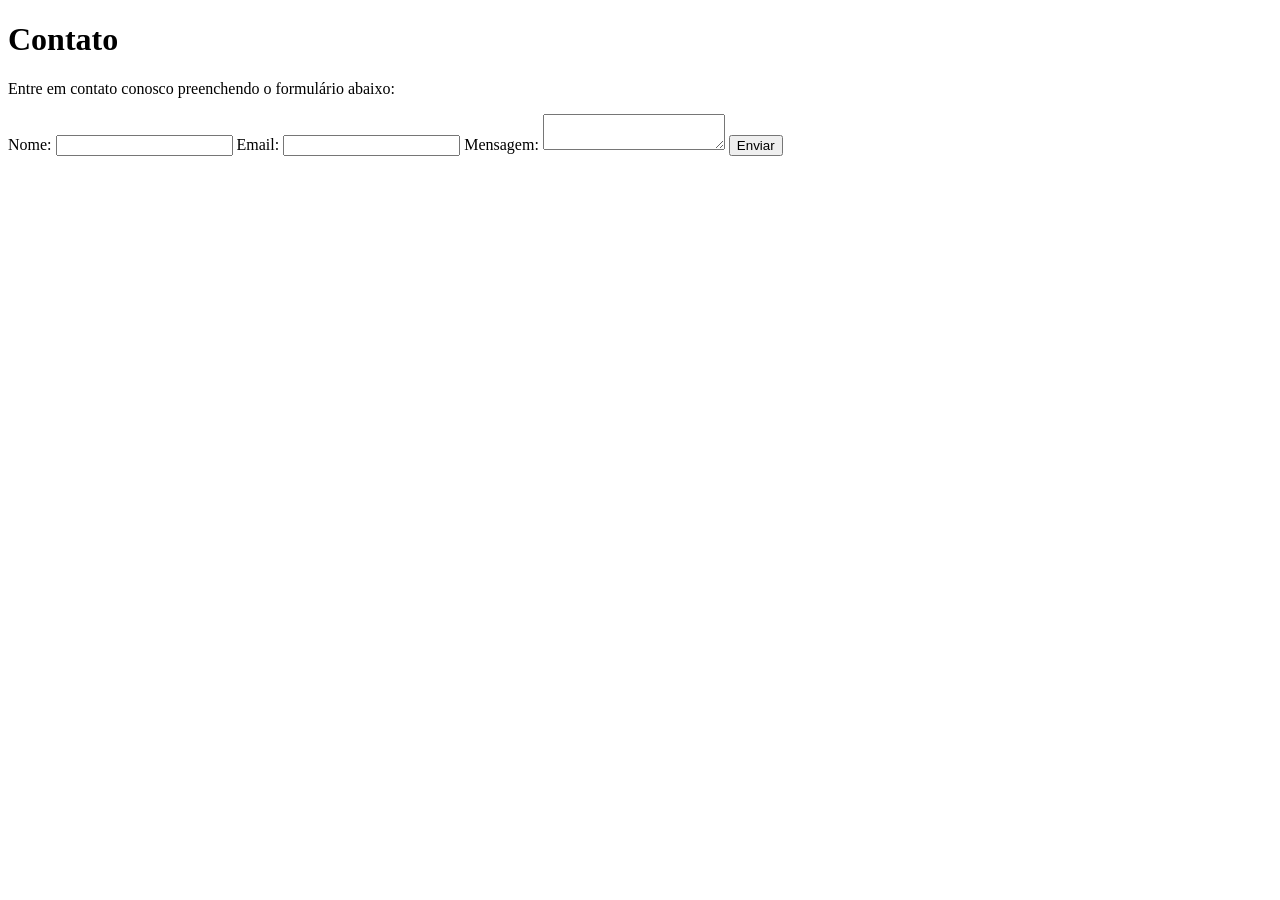
==== contato.html @ 3d6dc7f1 "adicionei a página de contato" ====
<!DOCTYPE html>
<html lang="pt-BR">
<head>
    <meta charset="UTF-8">
    <meta name="viewport" content="width=device-width, initial-scale=1.0">
    <title>Contato</title>
</head>
<body>
    <h1>Contato</h1>
    <p>Entre em contato conosco preenchendo o formulário abaixo:</p>
    <form action="#" method="post">
        <label for="nome">Nome:</label>
        <input type="text" id="nome" name="nome" required>

        <label for="email">Email:</label>
        <input type="email" id="email" name="email" required>

        <label for="mensagem">Mensagem:</label>
        <textarea id="mensagem" name="mensagem" required></textarea>

        <button type="submit">Enviar</button>
    </form>
</body>
</html>
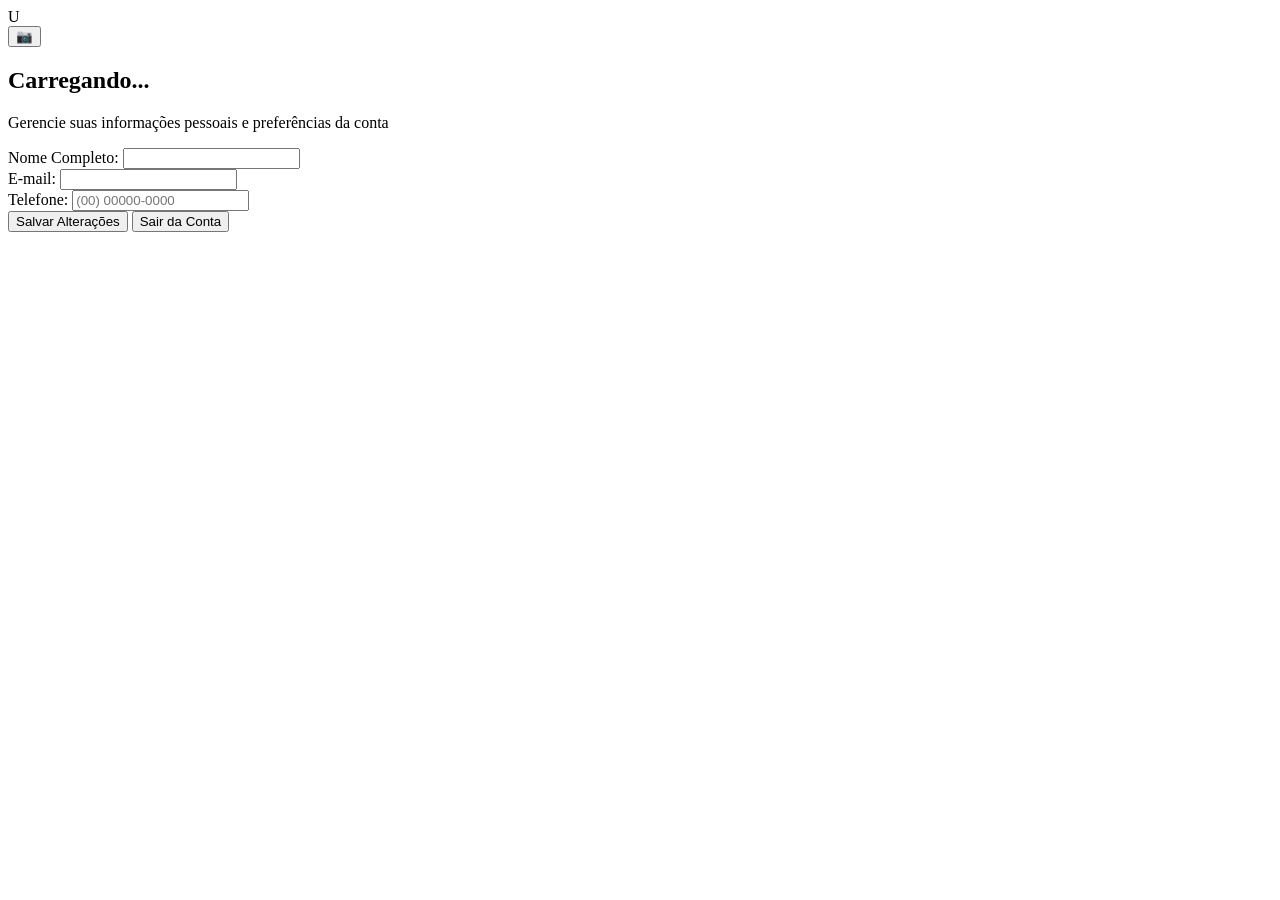
==== commit 02955738: "adicionei as páginas de login, contato, perfil e ajuda" ====
--- a/contato.html
+++ b/contato.html
@@ -3,22 +3,42 @@
 <head>
     <meta charset="UTF-8">
     <meta name="viewport" content="width=device-width, initial-scale=1.0">
-    <title>Contato</title>
+    <link rel="stylesheet" href="assets/css/style.css">
+    <title>Meu Perfil</title>
 </head>
 <body>
-    <h1>Contato</h1>
-    <p>Entre em contato conosco preenchendo o formulário abaixo:</p>
-    <form action="#" method="post">
-        <label for="nome">Nome:</label>
-        <input type="text" id="nome" name="nome" required>
 
-        <label for="email">Email:</label>
-        <input type="email" id="email" name="email" required>
+    <main class="perfil-main">
+        <section class="perfil-topo">
+            <div class="avatar-container">
+                <div class="avatar-perfil" id="avatar-inicial">U</div>
+                <button type="button" class="btn-alterar-foto" title="Alterar Foto">&#128247;</button>
+            </div>
+            <h1 id="titulo-nome">Carregando...</h1>
+            <p>Gerencie suas informações pessoais e preferências da conta</p>
+        </section>
 
-        <label for="mensagem">Mensagem:</label>
-        <textarea id="mensagem" name="mensagem" required></textarea>
+        <form id="perfil-form" class="perfil-form">
+            <div class="form-group">
+                <label for="nome">Nome Completo:</label>
+                <input type="text" id="nome" name="nome" required>
+            </div>
 
-        <button type="submit">Enviar</button>
-    </form>
+            <div class="form-group">
+                <label for="email">E-mail:</label>
+                <input type="email" id="email" name="email" required>
+            </div>
+
+            <div class="form-group">
+                <label for="telefone">Telefone:</label>
+                <input type="tel" id="telefone" name="telefone" placeholder="(00) 00000-0000">
+            </div>
+
+            <div class="form-actions">
+                <button type="submit" class="btn-salvar">Salvar Alterações</button>
+                <button type="button" class="btn-cancelar" id="btn-logout">Sair da Conta</button>
+            </div>
+        </form>
+    </main>
 </body>
 </html>
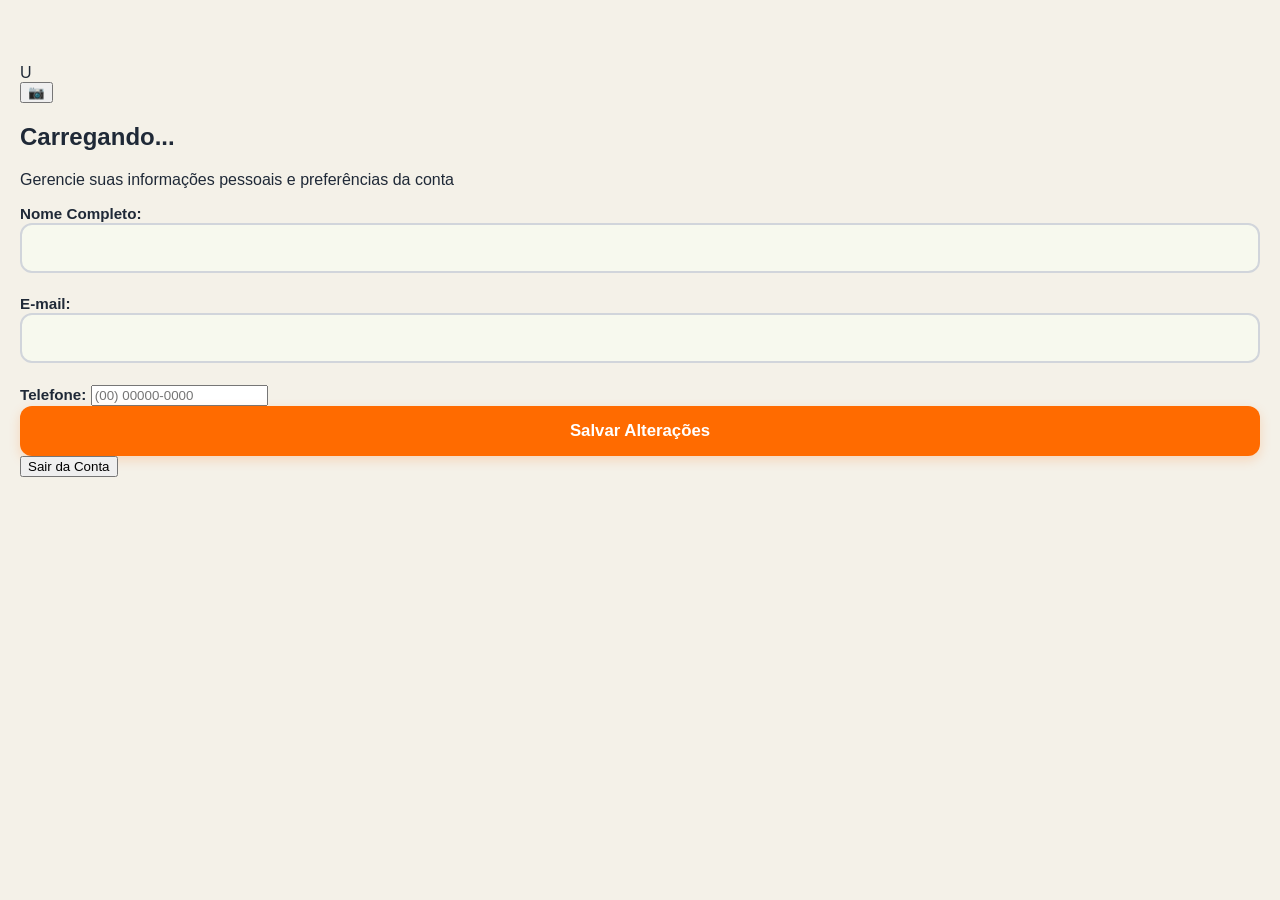
==== commit f76e80e9: "mesclado com o joao" ====
--- a/contato.html
+++ b/contato.html
@@ -3,7 +3,7 @@
 <head>
     <meta charset="UTF-8">
     <meta name="viewport" content="width=device-width, initial-scale=1.0">
-    <link rel="stylesheet" href="assets/css/style.css">
+    <link rel="stylesheet" href="./assets/css/contato.css">
     <title>Meu Perfil</title>
 </head>
 <body>
--- a/assets/css/contato.css
+++ b/assets/css/contato.css
@@ -0,0 +1,115 @@
+* {
+    box-sizing: border-box;
+}
+
+body {
+    min-height: 100vh;
+    margin: 0;
+    padding: 64px 20px;
+    background: #f4f1e8;
+    color: #1f2937;
+    font-family: Arial, Helvetica, sans-serif;
+}
+
+body > h1,
+body > p,
+body > form {
+    width: min(100%, 680px);
+    margin-right: auto;
+    margin-left: auto;
+}
+
+body > h1 {
+    margin-top: 0;
+    margin-bottom: 12px;
+    color: #121212;
+    font-size: clamp(2rem, 5vw, 2.8rem);
+    font-weight: 800;
+    text-align: center;
+}
+
+body > p {
+    margin-top: 0;
+    margin-bottom: 30px;
+    color: #4b5563;
+    font-size: 1.05rem;
+    line-height: 1.5;
+    text-align: center;
+}
+
+body > form {
+    display: flex;
+    flex-direction: column;
+    padding: 36px;
+    background: #fff;
+    border: 1px solid rgba(17, 17, 17, 0.08);
+    border-radius: 20px;
+    box-shadow: 0 8px 24px rgba(0, 0, 0, 0.06);
+}
+
+form label {
+    margin-bottom: 8px;
+    color: #1f2937;
+    font-size: 0.95rem;
+    font-weight: 700;
+}
+
+form input[type="text"],
+form input[type="email"],
+form textarea {
+    width: 100%;
+    margin-bottom: 22px;
+    padding: 14px 16px;
+    color: #1f2937;
+    background: #f7f9ee;
+    border: 2px solid #d1d5db;
+    border-radius: 12px;
+    font: inherit;
+    outline: none;
+    transition: border-color 0.2s ease, box-shadow 0.2s ease;
+}
+
+form input:focus,
+form textarea:focus {
+    border-color: #0e7bb8;
+    box-shadow: 0 0 0 3px rgba(14, 123, 184, 0.15);
+}
+
+form textarea {
+    min-height: 150px;
+    resize: vertical;
+}
+
+form button[type="submit"] {
+    width: 100%;
+    padding: 15px 18px;
+    color: #fff;
+    background: #ff6b00;
+    border: 0;
+    border-radius: 12px;
+    box-shadow: 0 4px 12px rgba(255, 107, 0, 0.2);
+    font: inherit;
+    font-size: 1.05rem;
+    font-weight: 700;
+    cursor: pointer;
+    transition: background 0.2s ease, transform 0.2s ease;
+}
+
+form button[type="submit"]:hover {
+    background: #e85f00;
+    transform: translateY(-2px);
+}
+
+form button[type="submit"]:active {
+    transform: translateY(0);
+}
+
+@media (max-width: 600px) {
+    body {
+        padding: 36px 16px;
+    }
+
+    body > form {
+        padding: 26px 20px;
+    }
+}
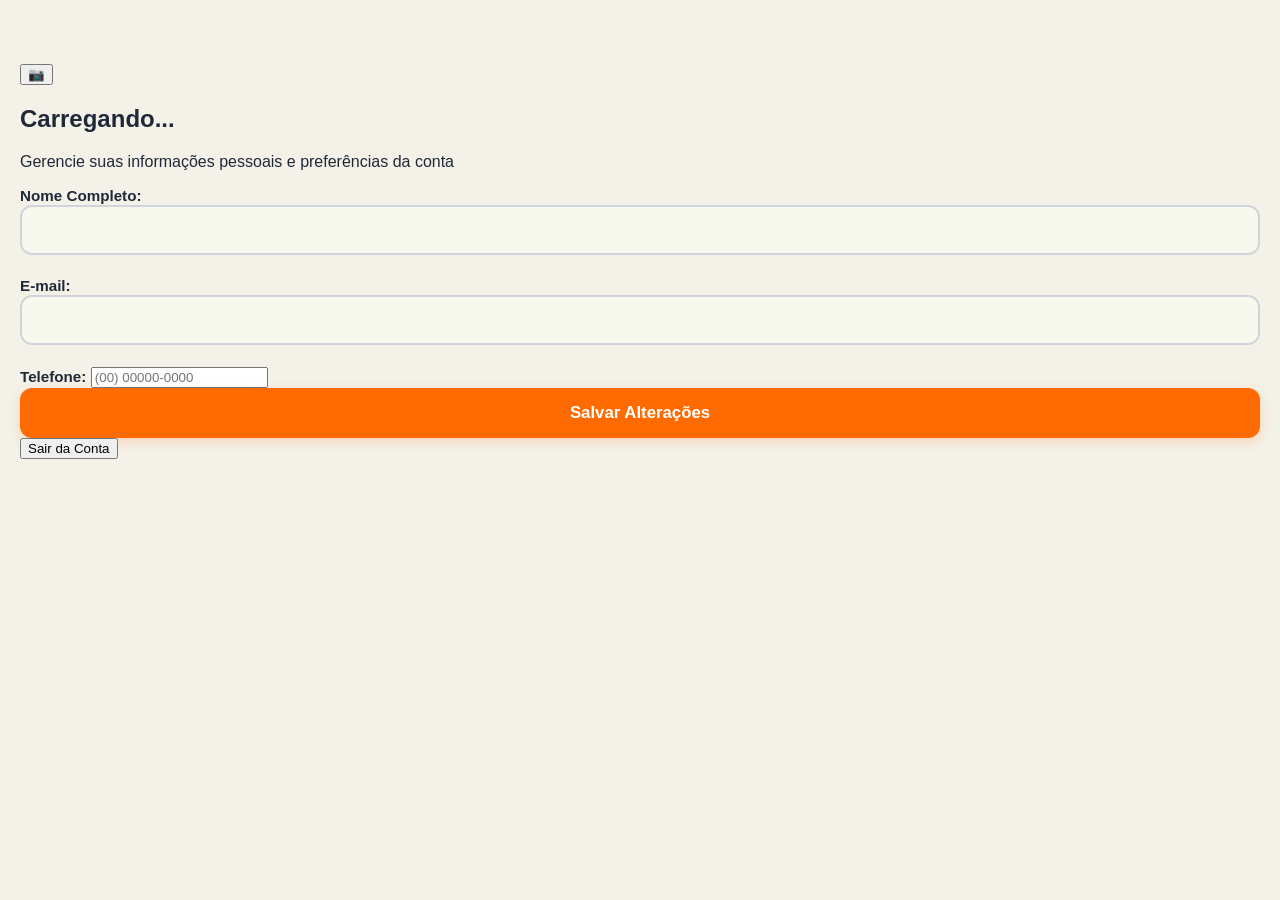
==== commit 8191dfa7: "retirei U" ====
--- a/contato.html
+++ b/contato.html
@@ -11,7 +11,6 @@
     <main class="perfil-main">
         <section class="perfil-topo">
             <div class="avatar-container">
-                <div class="avatar-perfil" id="avatar-inicial">U</div>
                 <button type="button" class="btn-alterar-foto" title="Alterar Foto">&#128247;</button>
             </div>
             <h1 id="titulo-nome">Carregando...</h1>
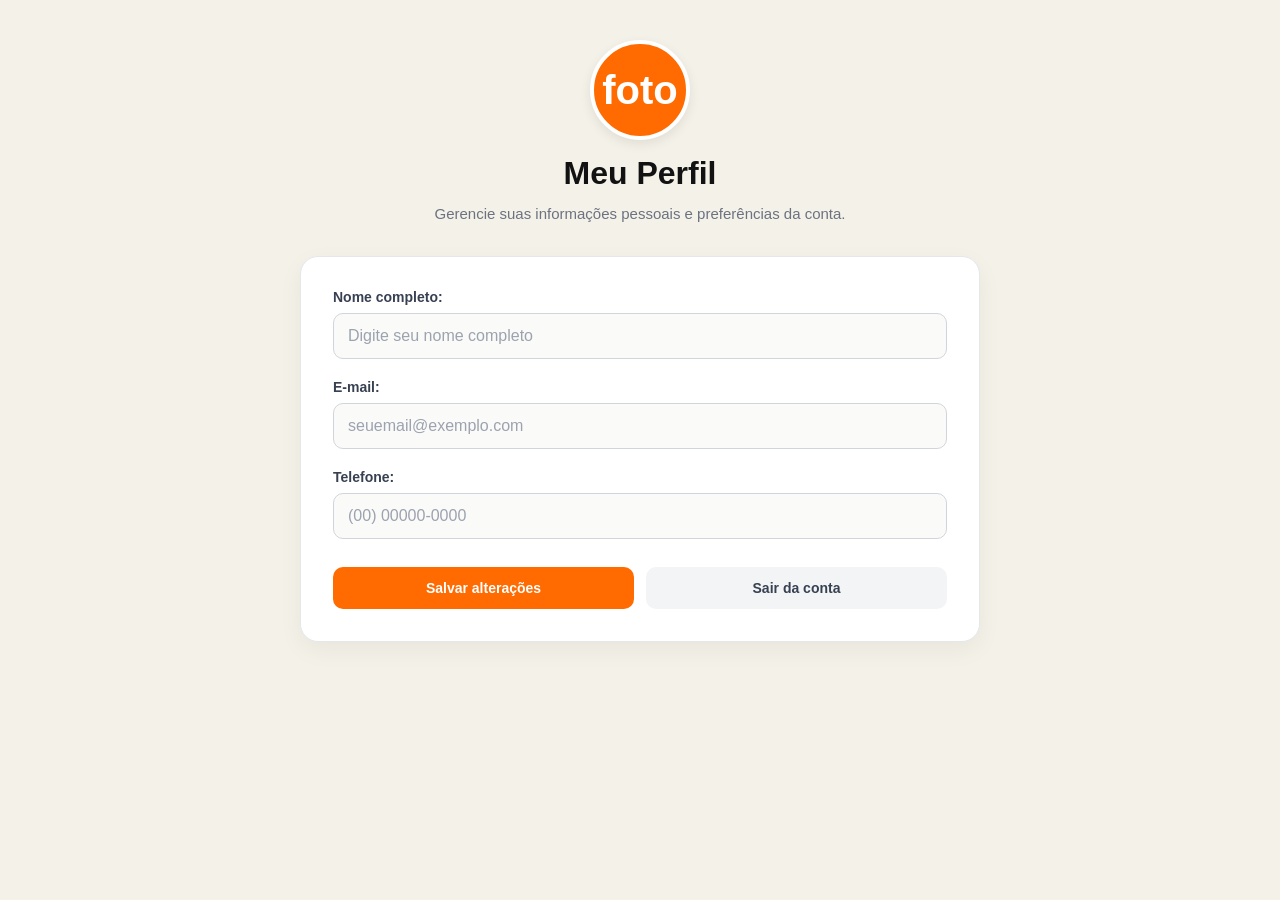
==== commit 09133842: "alteraçao da pagina de contato" ====
--- a/contato.html
+++ b/contato.html
@@ -1,43 +1,92 @@
-<!DOCTYPE html>
-<html lang="pt-BR">
-<head>
-    <meta charset="UTF-8">
-    <meta name="viewport" content="width=device-width, initial-scale=1.0">
-    <link rel="stylesheet" href="./assets/css/contato.css">
-    <title>Meu Perfil</title>
-</head>
-<body>
 
-    <main class="perfil-main">
-        <section class="perfil-topo">
-            <div class="avatar-container">
-                <button type="button" class="btn-alterar-foto" title="Alterar Foto">&#128247;</button>
-            </div>
-            <h1 id="titulo-nome">Carregando...</h1>
-            <p>Gerencie suas informações pessoais e preferências da conta</p>
-        </section>
+<!DOCTYPE html> <!-- Define o documento como HTML5 -->
+<html lang="pt-BR"> <!-- Define o idioma como português brasileiro -->
 
-        <form id="perfil-form" class="perfil-form">
-            <div class="form-group">
-                <label for="nome">Nome Completo:</label>
-                <input type="text" id="nome" name="nome" required>
+<head> <!-- Inicia as configurações da página -->
+    <meta charset="UTF-8"> <!-- Permite usar acentos e caracteres especiais -->
+    <meta name="viewport" content="width=device-width, initial-scale=1.0"> <!-- Adapta a página para celulares -->
+
+    <link rel="stylesheet" href="./assets/css/contato.css"> <!-- Conecta o arquivo CSS -->
+    <title>Meu Perfil</title> <!-- Define o título da aba do navegador -->
+</head> <!-- Finaliza as configurações -->
+
+<body> <!-- Inicia o conteúdo visível da página -->
+
+    <main class="perfil-main"> <!-- Área principal do perfil -->
+
+        <section class="perfil-topo"> <!-- Seção do cabeçalho do perfil -->
+
+            <div class="avatar-container"> <!-- Área que contém a foto -->
+                <div class="avatar-perfil" id="avatar-inicial"> <!-- Espaço da foto do usuário -->
+                    foto
+                </div>
             </div>
 
-            <div class="form-group">
-                <label for="email">E-mail:</label>
-                <input type="email" id="email" name="email" required>
+            <h1 id="titulo-nome">Meu Perfil</h1> <!-- Título principal do perfil -->
+
+            <p> <!-- Inicia o texto de apresentação -->
+                Gerencie suas informações pessoais
+                e preferências da conta.
+            </p> <!-- Finaliza o texto de apresentação -->
+
+        </section> <!-- Finaliza o cabeçalho do perfil -->
+
+        <form id="perfil-form" class="perfil-form"> <!-- Cria o formulário de dados -->
+
+            <div class="form-group"> <!-- Agrupa o campo de nome -->
+                <label for="nome">Nome completo:</label> <!-- Identifica o campo de nome -->
+
+                <input
+                    type="text" 
+                    id="nome"
+                    name="nome"
+                    placeholder="Digite seu nome completo"
+                    autocomplete="name"
+                    required> <!-- Campo de texto obrigatório para o nome -->
             </div>
 
-            <div class="form-group">
-                <label for="telefone">Telefone:</label>
-                <input type="tel" id="telefone" name="telefone" placeholder="(00) 00000-0000">
+            <div class="form-group"> <!-- Agrupa o campo de e-mail -->
+                <label for="email">E-mail:</label> <!-- Identifica o campo de e-mail -->
+
+                <input
+                    type="email"
+                    id="email"
+                    name="email"
+                    placeholder="seuemail@exemplo.com"
+                    autocomplete="email"
+                    required> <!-- Campo obrigatório que valida o formato do e-mail -->
             </div>
 
-            <div class="form-actions">
-                <button type="submit" class="btn-salvar">Salvar Alterações</button>
-                <button type="button" class="btn-cancelar" id="btn-logout">Sair da Conta</button>
+            <div class="form-group"> <!-- Agrupa o campo de telefone -->
+                <label for="telefone">Telefone:</label> <!-- Identifica o campo de telefone -->
+
+                <input
+                    type="tel"
+                    id="telefone"
+                    name="telefone"
+                    placeholder="(00) 00000-0000"
+                    autocomplete="tel"> <!-- Campo para digitar o telefone -->
             </div>
-        </form>
-    </main>
-</body>
-</html>+
+            <div class="form-actions"> <!-- Agrupa os botões do formulário -->
+
+                <button type="submit" class="btn-salvar"> <!-- Botão que envia o formulário -->
+                    Salvar alterações
+                </button>
+
+                <button
+                    type="button"
+                    class="btn-cancelar"
+                    id="btn-logout"> <!-- Botão preparado para sair da conta -->
+                    Sair da conta
+                </button>
+
+            </div> <!-- Finaliza a área dos botões -->
+
+        </form> <!-- Finaliza o formulário -->
+
+    </main> <!-- Finaliza a área principal -->
+
+</body> <!-- Finaliza o conteúdo da página -->
+
+</html> <!-- Finaliza o documento HTML -->
--- a/assets/css/contato.css
+++ b/assets/css/contato.css
@@ -1,115 +1,178 @@
+
+/* Configuração geral da página */
 * {
-    box-sizing: border-box;
+    box-sizing: border-box; /* Inclui bordas e espaços no tamanho dos elementos */
 }
 
 body {
-    min-height: 100vh;
-    margin: 0;
-    padding: 64px 20px;
-    background: #f4f1e8;
-    color: #1f2937;
-    font-family: Arial, Helvetica, sans-serif;
+    min-height: 100vh; /* Faz a página ocupar pelo menos a altura da tela */
+    margin: 0; /* Remove a margem padrão */
+    padding: 40px 20px; /* Adiciona espaço interno na página */
+    background: #f4f1e8; /* Define o fundo bege */
+    color: #1f2937; /* Define a cor principal do texto */
+    font-family: Arial, Helvetica, sans-serif; /* Define a fonte dos textos */
 }
 
-body > h1,
-body > p,
-body > form {
-    width: min(100%, 680px);
-    margin-right: auto;
-    margin-left: auto;
+/* Área principal do perfil */
+.perfil-main {
+    width: 100%; /* Ocupa toda a largura disponível */
+    max-width: 680px; /* Limita a largura máxima */
+    margin: 0 auto; /* Centraliza a área na página */
 }
 
-body > h1 {
-    margin-top: 0;
-    margin-bottom: 12px;
-    color: #121212;
-    font-size: clamp(2rem, 5vw, 2.8rem);
-    font-weight: 800;
-    text-align: center;
+/* Cabeçalho do perfil */
+.perfil-topo {
+    margin-bottom: 30px; /* Cria espaço abaixo do cabeçalho */
+    text-align: center; /* Centraliza o texto */
 }
 
-body > p {
-    margin-top: 0;
-    margin-bottom: 30px;
-    color: #4b5563;
-    font-size: 1.05rem;
-    line-height: 1.5;
-    text-align: center;
+.perfil-topo h1 {
+    margin: 15px 0 10px; /* Define os espaços ao redor do título */
+    color: #121212; /* Define a cor do título */
+    font-size: 32px; /* Define o tamanho do título */
+    font-weight: 800; /* Deixa o título bem destacado */
 }
 
-body > form {
-    display: flex;
-    flex-direction: column;
-    padding: 36px;
-    background: #fff;
-    border: 1px solid rgba(17, 17, 17, 0.08);
-    border-radius: 20px;
-    box-shadow: 0 8px 24px rgba(0, 0, 0, 0.06);
+.perfil-topo p {
+    margin: 0; /* Remove as margens do parágrafo */
+    color: #6b7280; /* Define a cor do texto de descrição */
+    font-size: 15px; /* Define o tamanho do texto */
+    line-height: 1.6; /* Melhora o espaço entre as linhas */
 }
 
-form label {
-    margin-bottom: 8px;
-    color: #1f2937;
-    font-size: 0.95rem;
-    font-weight: 700;
+/* Área da foto do perfil */
+.avatar-container {
+    display: flex; /* Ativa o Flexbox */
+    justify-content: center; /* Centraliza a foto horizontalmente */
+    margin: 0 auto; /* Centraliza o contêiner */
 }
 
-form input[type="text"],
-form input[type="email"],
-form textarea {
-    width: 100%;
-    margin-bottom: 22px;
-    padding: 14px 16px;
-    color: #1f2937;
-    background: #f7f9ee;
-    border: 2px solid #d1d5db;
-    border-radius: 12px;
-    font: inherit;
-    outline: none;
-    transition: border-color 0.2s ease, box-shadow 0.2s ease;
+.avatar-perfil {
+    display: flex; /* Permite organizar o conteúdo */
+    align-items: center; /* Centraliza o conteúdo verticalmente */
+    justify-content: center; /* Centraliza o conteúdo horizontalmente */
+    width: 100px; /* Define a largura da foto */
+    height: 100px; /* Define a altura da foto */
+    background: #ff6b00; /* Define o fundo laranja */
+    color: white; /* Define a cor do texto */
+    border: 4px solid white; /* Adiciona uma borda branca */
+    border-radius: 50%; /* Deixa o espaço circular */
+    box-shadow: 0 4px 12px #00000015; /* Adiciona uma sombra suave */
+    font-size: 40px; /* Define o tamanho do texto da foto */
+    font-weight: bold; /* Deixa o texto em negrito */
 }
 
-form input:focus,
-form textarea:focus {
-    border-color: #0e7bb8;
-    box-shadow: 0 0 0 3px rgba(14, 123, 184, 0.15);
+/* Aparência do formulário */
+.perfil-form {
+    display: flex; /* Ativa o Flexbox */
+    flex-direction: column; /* Organiza os campos em coluna */
+    gap: 20px; /* Cria espaço entre os campos */
+    padding: 32px; /* Adiciona espaço interno */
+    background: white; /* Define o fundo branco */
+    border: 1px solid #e5e7eb; /* Adiciona uma borda cinza clara */
+    border-radius: 18px; /* Arredonda os cantos */
+    box-shadow: 0 8px 25px #0000000d; /* Adiciona uma sombra suave */
 }
 
-form textarea {
-    min-height: 150px;
-    resize: vertical;
+/* Organização dos campos */
+.form-group {
+    display: flex; /* Ativa o Flexbox */
+    flex-direction: column; /* Coloca o rótulo acima do campo */
+    gap: 8px; /* Define o espaço entre o rótulo e o campo */
 }
 
-form button[type="submit"] {
-    width: 100%;
-    padding: 15px 18px;
-    color: #fff;
-    background: #ff6b00;
-    border: 0;
-    border-radius: 12px;
-    box-shadow: 0 4px 12px rgba(255, 107, 0, 0.2);
-    font: inherit;
-    font-size: 1.05rem;
-    font-weight: 700;
-    cursor: pointer;
-    transition: background 0.2s ease, transform 0.2s ease;
+.form-group label {
+    color: #374151; /* Define a cor dos rótulos */
+    font-size: 14px; /* Define o tamanho dos rótulos */
+    font-weight: bold; /* Deixa os rótulos em negrito */
 }
 
-form button[type="submit"]:hover {
-    background: #e85f00;
-    transform: translateY(-2px);
+.form-group input {
+    width: 100%; /* Faz o campo ocupar toda a largura disponível */
+    padding: 13px 14px; /* Adiciona espaço dentro do campo */
+    background: #fafaf8; /* Define o fundo do campo */
+    border: 1px solid #d1d5db; /* Adiciona uma borda cinza */
+    border-radius: 10px; /* Arredonda os cantos do campo */
+    outline: none; /* Remove o contorno padrão do navegador */
+    font: inherit; /* Usa a mesma fonte do elemento pai */
+    transition: 0.2s; /* Suaviza as mudanças visuais */
 }
 
-form button[type="submit"]:active {
-    transform: translateY(0);
+/* Efeito ao selecionar um campo */
+.form-group input:focus {
+    background: white; /* Deixa o fundo branco ao selecionar */
+    border-color: #ff6b00; /* Muda a borda para laranja */
+    box-shadow: 0 0 0 3px #ff6b0020; /* Destaca o campo selecionado */
 }
 
+.form-group input::placeholder {
+    color: #9ca3af; /* Define a cor do texto de dica */
+}
+
+/* Organização dos botões */
+.form-actions {
+    display: flex; /* Coloca os botões lado a lado */
+    gap: 12px; /* Cria espaço entre os botões */
+    margin-top: 8px; /* Adiciona espaço acima dos botões */
+}
+
+.form-actions button {
+    flex: 1; /* Faz os botões dividirem o espaço igualmente */
+    padding: 13px 16px; /* Define o espaço interno dos botões */
+    border: none; /* Remove a borda padrão */
+    border-radius: 10px; /* Arredonda os cantos */
+    font-size: 14px; /* Define o tamanho do texto */
+    font-weight: bold; /* Deixa o texto em negrito */
+    cursor: pointer; /* Mostra a mão ao passar sobre o botão */
+    transition: 0.2s; /* Suaviza os efeitos dos botões */
+}
+
+/* Botão de salvar alterações */
+.btn-salvar {
+    background: #ff6b00; /* Define o fundo laranja */
+    color: white; /* Define o texto branco */
+}
+
+.btn-salvar:hover {
+    background: #e85f00; /* Escurece o botão ao passar o mouse */
+    transform: translateY(-2px); /* Move o botão um pouco para cima */
+}
+
+/* Botão de sair da conta */
+.btn-cancelar {
+    background: #f3f4f6; /* Define o fundo cinza claro */
+    color: #374151; /* Define a cor do texto */
+}
+
+.btn-cancelar:hover {
+    background: #e5e7eb; /* Escurece o fundo ao passar o mouse */
+}
+
+/* Efeito ao clicar nos botões */
+button:active {
+    transform: scale(0.98); /* Diminui levemente o botão ao clicar */
+}
+
+/* Ajustes para telas pequenas */
 @media (max-width: 600px) {
     body {
-        padding: 36px 16px;
+        padding: 25px 14px; /* Reduz os espaços em celulares */
     }
 
-    body > form {
-        padding: 26px 20px;
+    .perfil-topo h1 {
+        font-size: 26px; /* Diminui o título em telas pequenas */
     }
-}+
+    .perfil-form {
+        padding: 22px 18px; /* Reduz o espaço interno do formulário */
+    }
+
+    .form-actions {
+        flex-direction: column; /* Coloca os botões um abaixo do outro */
+    }
+
+    .form-actions button {
+        width: 100%; /* Faz o botão ocupar toda a largura */
+        min-height: 45px; /* Facilita o toque no celular */
+    }
+}
